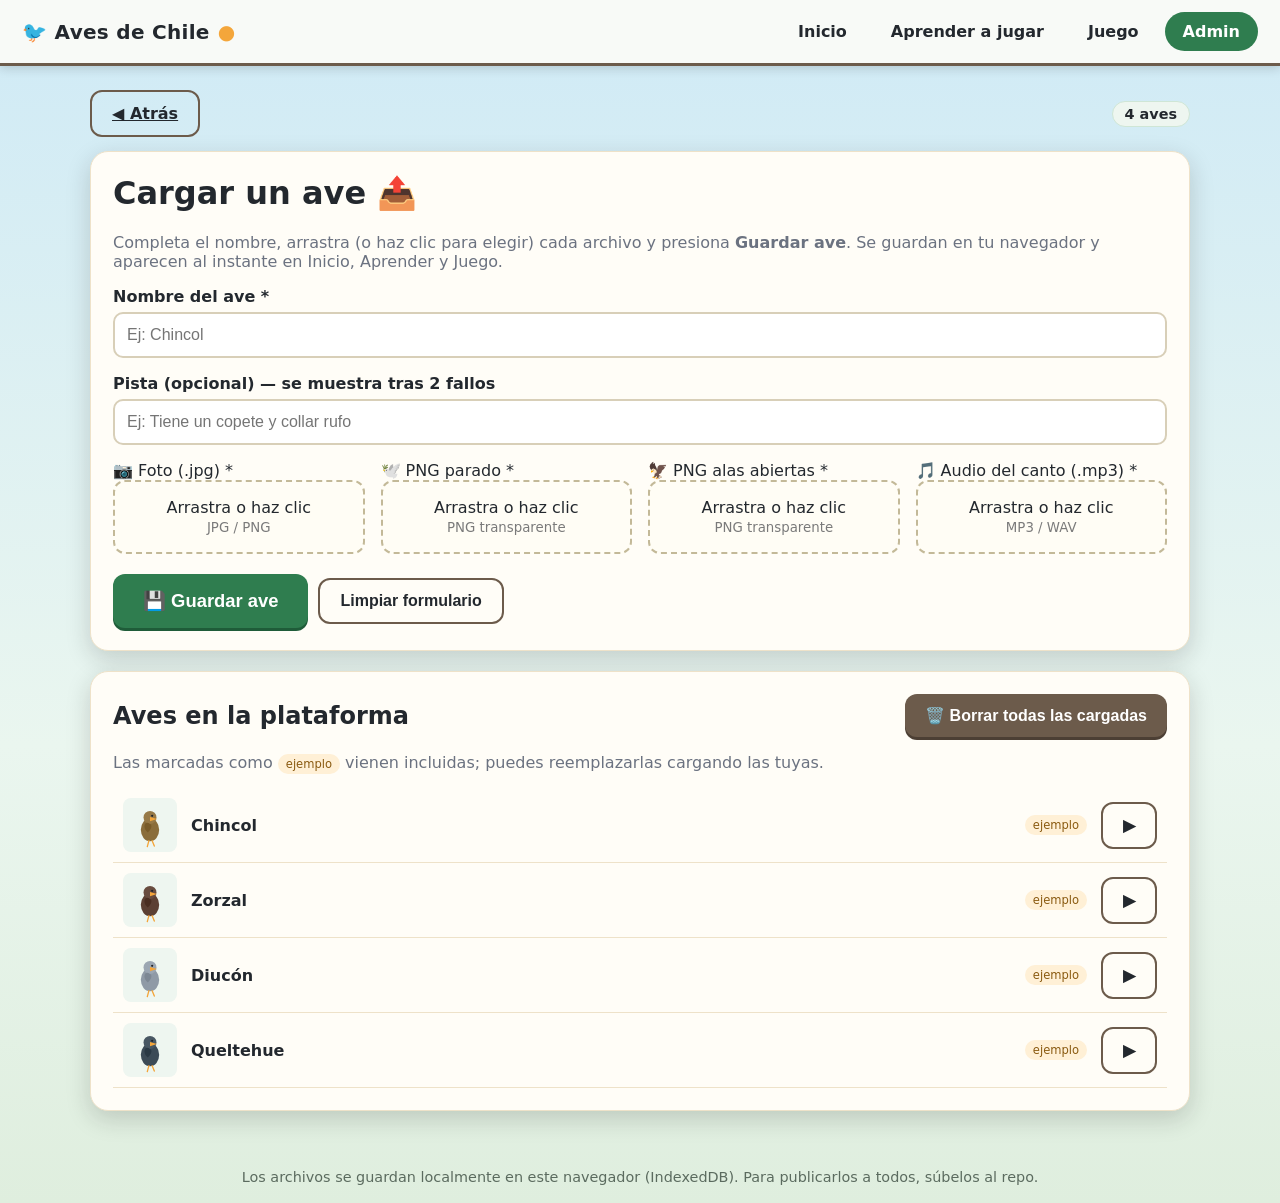
==== admin.html @ fba9fd4d "Aves de Chile: plataforma para aprender aves por nombre, canto y apariencia - Inicio con borde de ro" ====
<!DOCTYPE html>
<html lang="es">
<head>
  <meta charset="UTF-8" />
  <meta name="viewport" content="width=device-width, initial-scale=1.0" />
  <title>Admin — Cargar aves</title>
  <link rel="stylesheet" href="css/styles.css" />
</head>
<body>
  <nav class="topbar">
    <div class="brand">🐦 Aves de Chile <span class="dot">●</span></div>
    <a class="nav-link" href="index.html">Inicio</a>
    <a class="nav-link" href="learn.html">Aprender a jugar</a>
    <a class="nav-link" href="game.html">Juego</a>
    <a class="nav-link active" href="admin.html">Admin</a>
  </nav>

  <div class="wrap">
    <div class="row">
      <a class="btn ghost" href="index.html">◀ Atrás</a>
      <div class="spacer"></div>
      <span class="pill-info" id="count">—</span>
    </div>

    <!-- Formulario de carga -->
    <div class="card" style="margin-top:14px">
      <h1>Cargar un ave 📤</h1>
      <p class="muted">
        Completa el nombre, arrastra (o haz clic para elegir) cada archivo y presiona <b>Guardar ave</b>.
        Se guardan en tu navegador y aparecen al instante en Inicio, Aprender y Juego.
      </p>

      <div class="form-row">
        <label for="name">Nombre del ave *</label>
        <input type="text" id="name" placeholder="Ej: Chincol" />
      </div>

      <div class="form-row">
        <label for="hint">Pista (opcional) — se muestra tras 2 fallos</label>
        <input type="text" id="hint" placeholder="Ej: Tiene un copete y collar rufo" />
      </div>

      <div class="upload-grid">
        <div>
          <label>📷 Foto (.jpg) *</label>
          <div class="drop" data-target="photo">
            <div>Arrastra o haz clic</div>
            <small>JPG / PNG</small>
            <input type="file" accept="image/*" hidden />
            <div class="preview"></div>
          </div>
        </div>
        <div>
          <label>🕊️ PNG parado *</label>
          <div class="drop" data-target="standing">
            <div>Arrastra o haz clic</div>
            <small>PNG transparente</small>
            <input type="file" accept="image/png,image/*" hidden />
            <div class="preview"></div>
          </div>
        </div>
        <div>
          <label>🦅 PNG alas abiertas *</label>
          <div class="drop" data-target="open">
            <div>Arrastra o haz clic</div>
            <small>PNG transparente</small>
            <input type="file" accept="image/png,image/*" hidden />
            <div class="preview"></div>
          </div>
        </div>
        <div>
          <label>🎵 Audio del canto (.mp3) *</label>
          <div class="drop" data-target="audio">
            <div>Arrastra o haz clic</div>
            <small>MP3 / WAV</small>
            <input type="file" accept="audio/*" hidden />
            <div class="preview"></div>
          </div>
        </div>
      </div>

      <div class="row" style="margin-top:20px">
        <button class="btn big" id="saveBtn">💾 Guardar ave</button>
        <button class="btn ghost" id="clearFormBtn">Limpiar formulario</button>
        <span class="muted" id="formMsg"></span>
      </div>
    </div>

    <!-- Lista de aves cargadas -->
    <div class="card" style="margin-top:20px">
      <div class="row">
        <h2 style="margin:0">Aves en la plataforma</h2>
        <div class="spacer"></div>
        <button class="btn secondary" id="wipeBtn">🗑️ Borrar todas las cargadas</button>
      </div>
      <p class="muted">Las marcadas como <span class="badge seed">ejemplo</span> vienen incluidas; puedes reemplazarlas cargando las tuyas.</p>
      <div class="admin-list" id="list"></div>
    </div>
  </div>

  <div class="toast" id="toast"></div>
  <footer>Los archivos se guardan localmente en este navegador (IndexedDB). Para publicarlos a todos, súbelos al repo.</footer>

  <audio id="prev"></audio>
  <script src="js/storage.js"></script>
  <script src="js/admin.js"></script>
</body>
</html>
---- css/styles.css ----
/* ===========================================================
   Aves de Chile — estilos globales
   Paleta inspirada en el paisaje chileno: cielo andino,
   cordillera, tierra y flora nativa.
   =========================================================== */

:root {
  --sky-top: #cfeaf6;
  --sky-bot: #eaf6ef;
  --andes: #7c8b9a;
  --andes-snow: #f4f8fb;
  --rock: #6c5b4b;
  --rock-dark: #4c3f34;
  --earth: #b98a5a;
  --leaf: #2f7d4f;
  --leaf-dark: #1f5c39;
  --sun: #f4a63b;
  --ink: #23282e;
  --paper: #fffdf7;
  --ok: #2f9e57;
  --bad: #d1495b;
  --shadow: rgba(30, 30, 30, 0.18);
}

* { box-sizing: border-box; }

html, body {
  margin: 0;
  padding: 0;
  font-family: "Segoe UI", system-ui, -apple-system, sans-serif;
  color: var(--ink);
  min-height: 100vh;
}

body {
  background: linear-gradient(180deg, var(--sky-top) 0%, var(--sky-bot) 62%, #dfeede 100%);
  display: flex;
  flex-direction: column;
}

/* ---------- Barra superior ---------- */
.topbar {
  display: flex;
  align-items: center;
  gap: 8px;
  padding: 12px 22px;
  background: rgba(255, 253, 247, 0.85);
  backdrop-filter: blur(6px);
  border-bottom: 3px solid var(--rock);
  box-shadow: 0 2px 10px var(--shadow);
  position: sticky;
  top: 0;
  z-index: 30;
  flex-wrap: wrap;
}
.brand {
  font-weight: 800;
  font-size: 1.25rem;
  letter-spacing: .3px;
  margin-right: auto;
  display: flex;
  align-items: center;
  gap: 8px;
}
.brand .dot { color: var(--sun); }

.nav-link {
  text-decoration: none;
  color: var(--ink);
  font-weight: 600;
  padding: 8px 16px;
  border-radius: 999px;
  border: 2px solid transparent;
  transition: all .15s ease;
}
.nav-link:hover { background: #eef6ef; border-color: var(--leaf); }
.nav-link.active { background: var(--leaf); color: #fff; }

/* ---------- Botones ---------- */
.btn {
  cursor: pointer;
  border: none;
  border-radius: 12px;
  padding: 12px 20px;
  font-size: 1rem;
  font-weight: 700;
  background: var(--leaf);
  color: #fff;
  box-shadow: 0 3px 0 var(--leaf-dark);
  transition: transform .08s ease, box-shadow .08s ease, background .15s;
}
.btn:hover { background: var(--leaf-dark); }
.btn:active { transform: translateY(3px); box-shadow: 0 0 0 var(--leaf-dark); }
.btn.secondary { background: var(--rock); box-shadow: 0 3px 0 var(--rock-dark); }
.btn.secondary:hover { background: var(--rock-dark); }
.btn.ghost { background: transparent; color: var(--ink); box-shadow: none; border: 2px solid var(--rock); }
.btn.sun { background: var(--sun); box-shadow: 0 3px 0 #c9821f; color: #3a2a10; }
.btn.big { padding: 16px 30px; font-size: 1.15rem; }
.btn:disabled { opacity: .5; cursor: not-allowed; }

/* ---------- Contenedores ---------- */
.wrap { width: min(1100px, 92vw); margin: 0 auto; padding: 24px 0 40px; }
.card {
  background: var(--paper);
  border-radius: 18px;
  padding: 22px;
  box-shadow: 0 8px 24px var(--shadow);
  border: 1px solid #eee2c9;
}
h1, h2 { margin-top: 0; }
.muted { color: #6b7280; }

/* ---------- HERO / Inicio ---------- */
.hero {
  position: relative;
  overflow: hidden;
  min-height: 420px;
  border-radius: 0;
  display: flex;
  flex-direction: column;
  align-items: center;
  text-align: center;
  padding-top: 34px;
}
.andes {
  position: absolute;
  bottom: 120px;
  left: 0; right: 0;
  height: 220px;
  z-index: 0;
  pointer-events: none;
}
.hero-title {
  position: relative;
  z-index: 2;
  font-size: clamp(1.8rem, 4vw, 3rem);
  margin: 0;
  text-shadow: 0 2px 0 #fff;
}
.hero-sub { position: relative; z-index: 2; max-width: 620px; }
.hover-name {
  position: relative;
  z-index: 3;
  min-height: 46px;
  font-size: 1.6rem;
  font-weight: 800;
  color: var(--leaf-dark);
  text-shadow: 0 1px 0 #fff;
  transition: opacity .2s;
}

/* ---------- Borde de roca con aves posadas ---------- */
.rock-ledge {
  position: relative;
  margin-top: auto;
  width: 100%;
  min-height: 170px;
  background:
    radial-gradient(circle at 20% 40%, #7a6858 0 8px, transparent 9px),
    radial-gradient(circle at 62% 30%, #5c4d40 0 10px, transparent 11px),
    radial-gradient(circle at 85% 55%, #7a6858 0 7px, transparent 8px),
    linear-gradient(180deg, var(--rock) 0%, var(--rock-dark) 100%);
  border-top: 6px solid #5a4a3c;
  box-shadow: inset 0 8px 18px rgba(0,0,0,.25);
  display: flex;
  align-items: flex-end;
  justify-content: center;
  gap: clamp(6px, 3vw, 40px);
  padding: 0 20px 10px;
  flex-wrap: wrap;
  z-index: 2;
}
.perch {
  position: relative;
  width: 96px;
  height: 150px;
  display: flex;
  align-items: flex-end;
  justify-content: center;
  cursor: pointer;
}
.perch img {
  width: 88px;
  height: auto;
  filter: drop-shadow(0 4px 4px rgba(0,0,0,.35));
  transition: transform .18s ease;
}
.perch .open-img { display: none; width: 128px; }
.perch:hover { transform: translateY(-8px); }
.perch:hover .stand-img { display: none; }
.perch:hover .open-img { display: block; }
.perch::after {
  content: "";
  position: absolute;
  bottom: -4px;
  width: 70px;
  height: 10px;
  background: rgba(0,0,0,.25);
  border-radius: 50%;
  filter: blur(3px);
}

/* ---------- Grilla Aprender ---------- */
.grid {
  display: grid;
  grid-template-columns: repeat(auto-fill, minmax(180px, 1fr));
  gap: 18px;
  margin-top: 18px;
}
.bird-card {
  background: var(--paper);
  border-radius: 16px;
  padding: 14px;
  text-align: center;
  box-shadow: 0 6px 16px var(--shadow);
  border: 1px solid #eee2c9;
  transition: transform .12s;
}
.bird-card:hover { transform: translateY(-4px); }
.bird-card img {
  width: 100%;
  height: 130px;
  object-fit: contain;
  background: #eef6f0;
  border-radius: 12px;
}
.bird-card h3 { margin: 10px 0 6px; }

/* ---------- Juego ---------- */
.tabs { display: flex; gap: 10px; flex-wrap: wrap; margin-bottom: 18px; }
.tab {
  padding: 10px 18px;
  border-radius: 999px;
  border: 2px solid var(--rock);
  background: #fff;
  cursor: pointer;
  font-weight: 700;
}
.tab.active { background: var(--rock); color: #fff; }

.options-grid {
  display: grid;
  grid-template-columns: repeat(auto-fit, minmax(150px, 1fr));
  gap: 14px;
  margin-top: 16px;
}
.option {
  background: #fff;
  border: 3px solid #e5dcc4;
  border-radius: 14px;
  padding: 12px;
  cursor: pointer;
  text-align: center;
  font-weight: 700;
  transition: border-color .12s, transform .1s;
}
.option:hover { border-color: var(--leaf); transform: translateY(-3px); }
.option img { width: 100%; height: 120px; object-fit: contain; }
.option.correct { border-color: var(--ok); background: #eafaf0; }
.option.wrong { border-color: var(--bad); background: #fdecef; }

.mode-grid { display: grid; grid-template-columns: repeat(auto-fit, minmax(200px,1fr)); gap: 16px; }
.mode-card {
  border: 3px solid #e5dcc4;
  border-radius: 16px;
  padding: 22px;
  cursor: pointer;
  text-align: center;
  background: #fff;
  transition: border-color .12s, transform .1s;
}
.mode-card:hover { border-color: var(--leaf); transform: translateY(-4px); }
.mode-card.selected { border-color: var(--leaf); background: #eafaf0; }
.mode-card .emoji { font-size: 2.6rem; }

.scorebar {
  display: flex; align-items: center; gap: 14px; flex-wrap: wrap;
  margin-bottom: 14px;
}
.progress {
  flex: 1; min-width: 160px; height: 20px; background: #e6e0cf;
  border-radius: 999px; overflow: hidden;
}
.progress > span {
  display: block; height: 100%; width: 0%;
  background: linear-gradient(90deg, var(--leaf), var(--sun));
  transition: width .4s ease;
}
.feedback { min-height: 30px; font-weight: 800; font-size: 1.15rem; }
.feedback.ok { color: var(--ok); }
.feedback.bad { color: var(--bad); }
.hint-box {
  background: #fff7e6; border: 2px dashed var(--sun);
  padding: 12px 16px; border-radius: 12px; margin-top: 12px;
  font-weight: 600;
}

/* ---------- Modal de pausa ---------- */
.overlay {
  position: fixed; inset: 0; background: rgba(20,20,20,.55);
  display: none; align-items: center; justify-content: center; z-index: 100;
}
.overlay.show { display: flex; }
.modal {
  background: var(--paper); border-radius: 18px; padding: 28px;
  width: min(380px, 90vw); text-align: center; box-shadow: 0 20px 50px rgba(0,0,0,.4);
}
.modal .btn { width: 100%; margin-top: 10px; }

/* ---------- Admin ---------- */
.form-row { margin-bottom: 16px; }
.form-row label { display: block; font-weight: 700; margin-bottom: 6px; }
.form-row input[type="text"] {
  width: 100%; padding: 12px; border-radius: 10px; border: 2px solid #d8cfb8; font-size: 1rem;
}
.drop {
  border: 2px dashed #c3b998; border-radius: 12px; padding: 16px;
  text-align: center; cursor: pointer; background: #fffdf5; transition: border-color .15s, background .15s;
}
.drop.hover { border-color: var(--leaf); background: #eafaf0; }
.drop small { color: #7a7a7a; }
.preview-thumb { max-width: 100%; max-height: 120px; margin-top: 10px; border-radius: 8px; }
.upload-grid { display: grid; grid-template-columns: repeat(auto-fit, minmax(200px,1fr)); gap: 16px; }

.admin-list { margin-top: 8px; }
.admin-item {
  display: flex; align-items: center; gap: 14px; padding: 10px;
  border-bottom: 1px solid #eee2c9;
}
.admin-item img { width: 54px; height: 54px; object-fit: contain; background: #eef6f0; border-radius: 8px; }
.admin-item .name { font-weight: 700; flex: 1; }
.badge { font-size: .72rem; padding: 3px 8px; border-radius: 999px; background: #eee; color: #555; }
.badge.seed { background: #fff0d6; color: #8a5a10; }

.toast {
  position: fixed; bottom: 20px; left: 50%; transform: translateX(-50%);
  background: var(--ink); color: #fff; padding: 12px 20px; border-radius: 10px;
  opacity: 0; pointer-events: none; transition: opacity .25s; z-index: 200;
}
.toast.show { opacity: 1; }

footer {
  text-align: center; padding: 18px; color: #5b6b5f; font-size: .9rem;
}

/* ---------- Utilidades ---------- */
.center { text-align: center; }
.row { display: flex; gap: 10px; flex-wrap: wrap; align-items: center; }
.spacer { flex: 1; }
.hidden { display: none !important; }
.pill-info {
  display: inline-block; background: #eef6f0; border: 1px solid #cfe6d6;
  padding: 4px 12px; border-radius: 999px; font-weight: 600; font-size: .9rem;
}
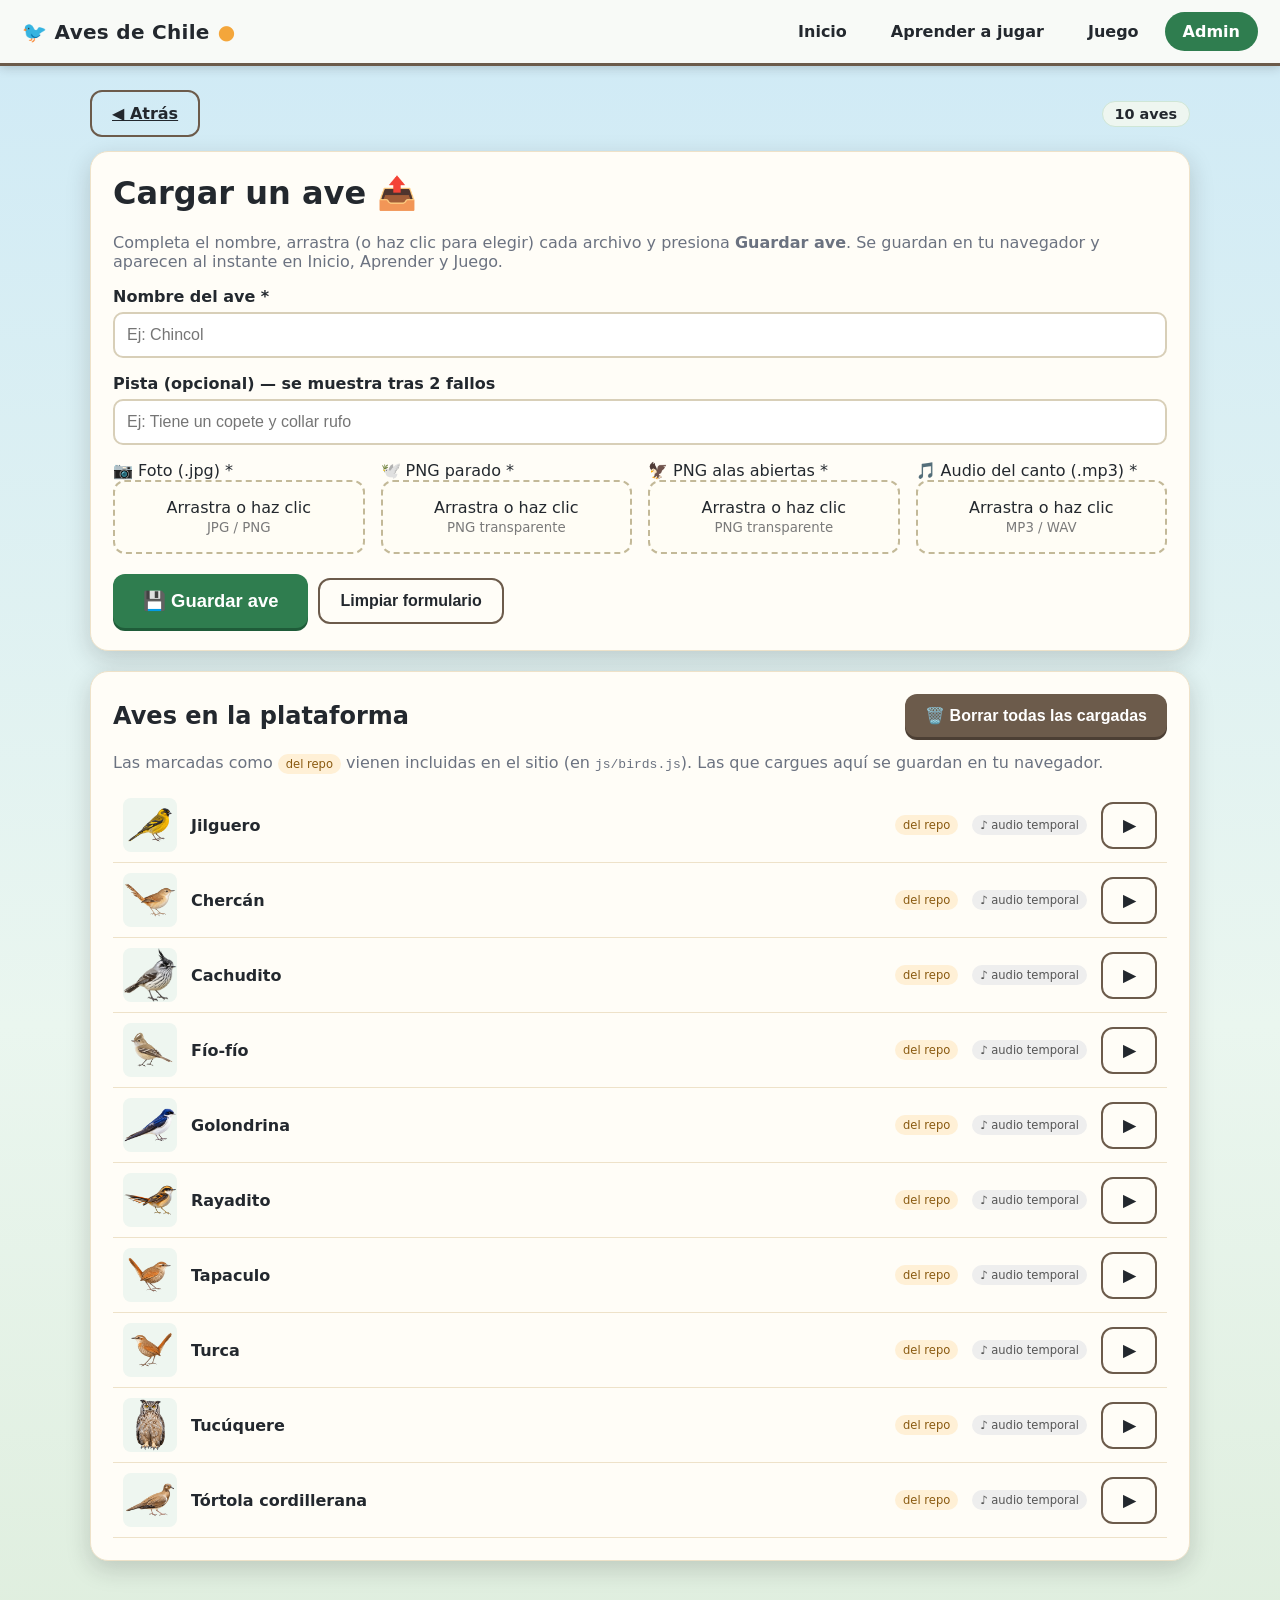
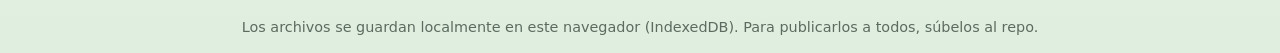
==== commit 80dfa805: "Integrar 10 aves chilenas reales (ilustraciones PNG del repo) - Nuevas ilustraciones (alas cerradas/" ====
--- a/admin.html
+++ b/admin.html
@@ -93,7 +93,7 @@
         <div class="spacer"></div>
         <button class="btn secondary" id="wipeBtn">🗑️ Borrar todas las cargadas</button>
       </div>
-      <p class="muted">Las marcadas como <span class="badge seed">ejemplo</span> vienen incluidas; puedes reemplazarlas cargando las tuyas.</p>
+      <p class="muted">Las marcadas como <span class="badge seed">del repo</span> vienen incluidas en el sitio (en <code>js/birds.js</code>). Las que cargues aquí se guardan en tu navegador.</p>
       <div class="admin-list" id="list"></div>
     </div>
   </div>
@@ -102,6 +102,7 @@
   <footer>Los archivos se guardan localmente en este navegador (IndexedDB). Para publicarlos a todos, súbelos al repo.</footer>
 
   <audio id="prev"></audio>
+  <script src="js/birds.js"></script>
   <script src="js/storage.js"></script>
   <script src="js/admin.js"></script>
 </body>
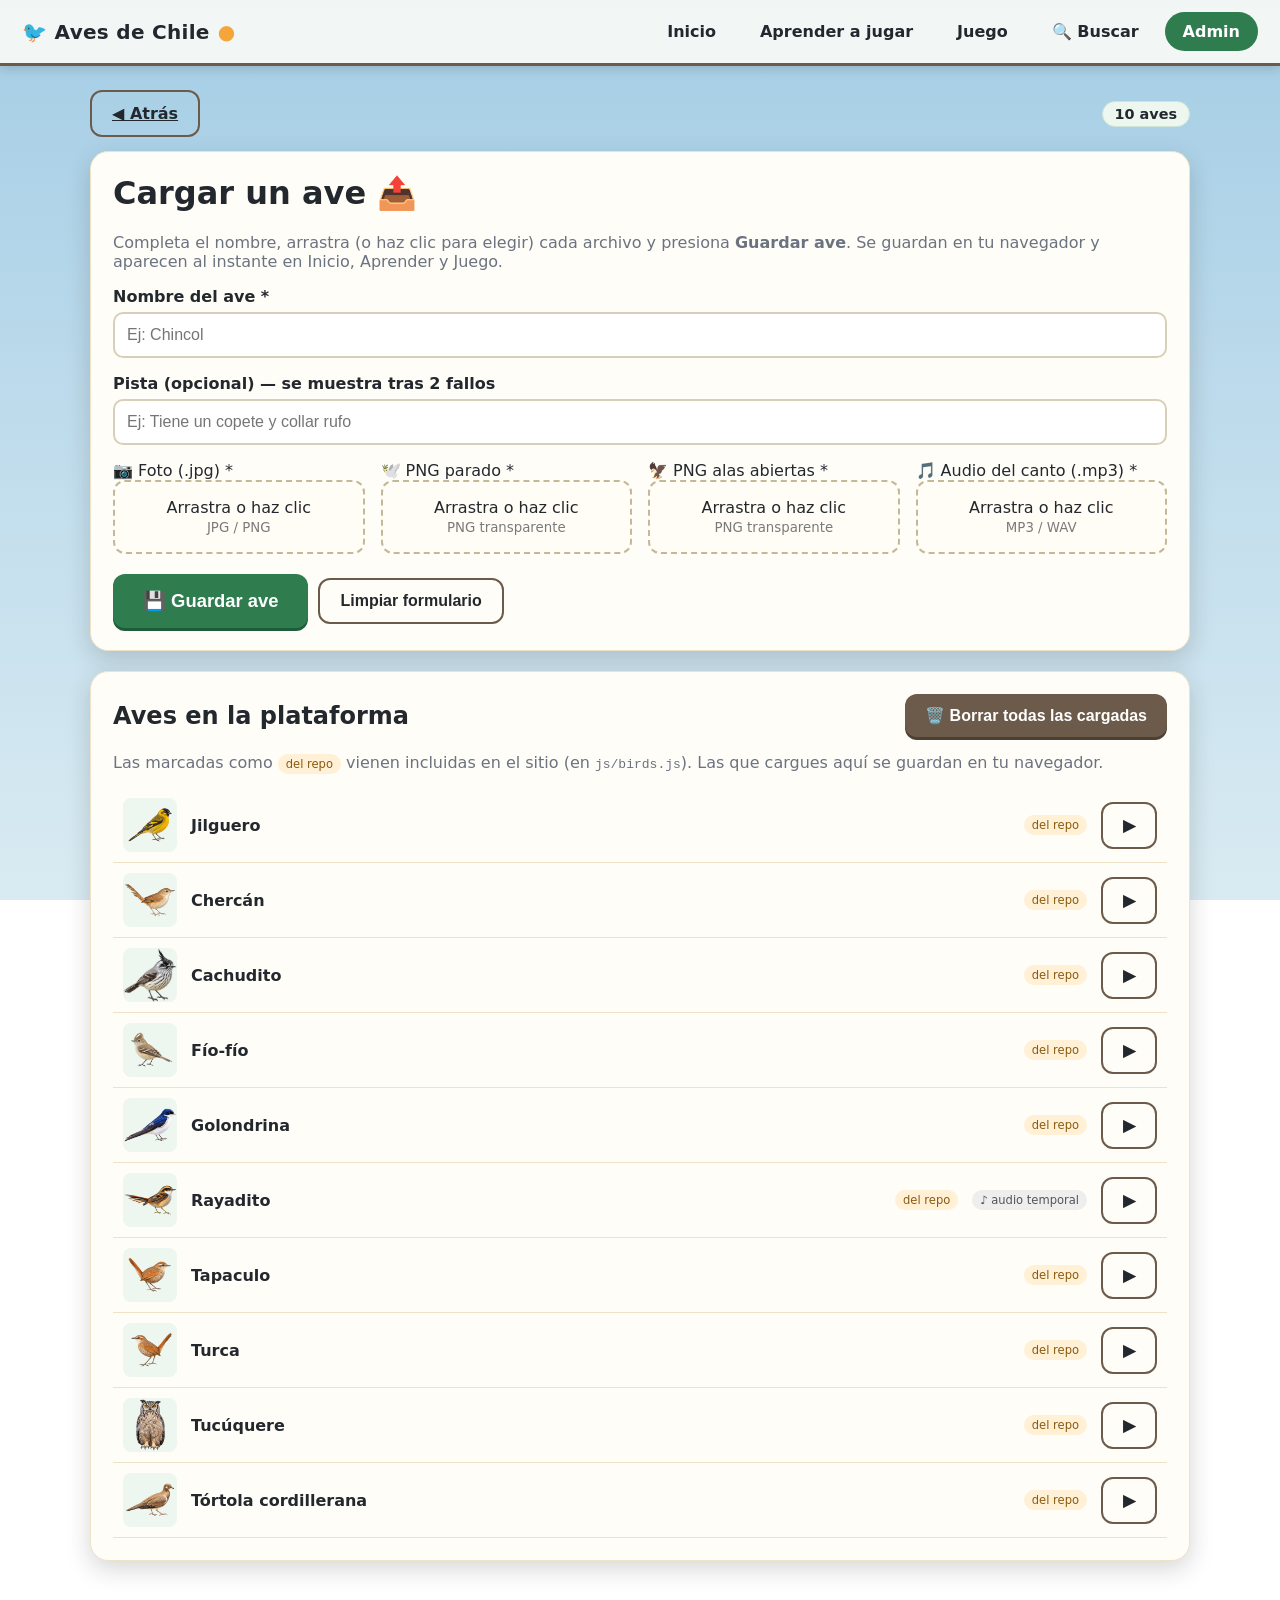
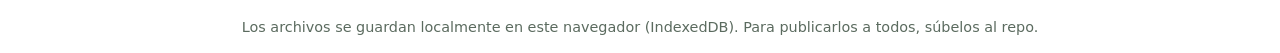
==== commit 2aa504f2: "Nuevo juego "Encuentra el ave" (buscar.html) - Escena con 6 aves sobre la ilustración; arriba se pid" ====
--- a/admin.html
+++ b/admin.html
@@ -12,6 +12,7 @@
     <a class="nav-link" href="index.html">Inicio</a>
     <a class="nav-link" href="learn.html">Aprender a jugar</a>
     <a class="nav-link" href="game.html">Juego</a>
+    <a class="nav-link" href="buscar.html">🔍 Buscar</a>
     <a class="nav-link active" href="admin.html">Admin</a>
   </nav>
 
--- a/css/styles.css
+++ b/css/styles.css
@@ -33,7 +33,10 @@
 }
 
 body {
-  background: linear-gradient(180deg, var(--sky-top) 0%, var(--sky-bot) 62%, #dfeede 100%);
+  /* Cielo azul (tomado de la portada) — es el fondo de todas las páginas.
+     En Inicio, la escena se superpone abajo. */
+  background: linear-gradient(180deg, #a4cde5 0%, #bfdcec 48%, #d9ebf2 100%);
+  background-attachment: fixed;
   display: flex;
   flex-direction: column;
 }
@@ -352,3 +355,281 @@
   display: inline-block; background: #eef6f0; border: 1px solid #cfe6d6;
   padding: 4px 12px; border-radius: 999px; font-weight: 600; font-size: .9rem;
 }
+
+/* ===========================================================
+   PORTADA CON ILUSTRACIÓN + AVES POSADAS (Inicio)
+   =========================================================== */
+
+/* La escena ocupa el ancho completo; su alto lo da la imagen. */
+.hero-scene {
+  position: relative;
+  width: 100%;
+  line-height: 0;
+  overflow: hidden;
+  transition: transform .6s cubic-bezier(.5,.05,.4,1), opacity .6s ease;
+  will-change: transform;
+  z-index: 1;
+}
+.hero-scene .scene-img {
+  display: block;
+  width: 100%;
+  height: auto;
+  user-select: none;
+  -webkit-user-drag: none;
+}
+
+/* Nombre del ave que aparece al pasar el mouse */
+.scene-name {
+  position: absolute;
+  top: 4%;
+  left: 0; right: 0;
+  text-align: center;
+  font-size: clamp(1.4rem, 3.2vw, 2.6rem);
+  font-weight: 800;
+  color: #1f3a4d;
+  text-shadow: 0 2px 8px rgba(255,255,255,.7), 0 1px 0 #fff;
+  pointer-events: none;
+  opacity: 0;
+  transition: opacity .2s ease;
+  z-index: 4;
+  line-height: 1.1;
+}
+.scene-name.show { opacity: 1; }
+
+/* Título de bienvenida sobre el cielo de la portada */
+.hero-welcome {
+  position: absolute;
+  top: 5%;
+  left: 0; right: 0;
+  text-align: center;
+  pointer-events: none;
+  z-index: 3;
+  padding: 0 16px;
+  display: flex;
+  flex-direction: column;
+  align-items: center;
+  gap: 8px;
+  line-height: 1.25;
+}
+.hero-welcome h1 {
+  margin: 0;
+  font-size: clamp(1.4rem, 3.1vw, 2.4rem);
+  color: #143649;
+  text-shadow: 0 2px 10px rgba(255,255,255,.75), 0 1px 0 #fff;
+}
+.hero-welcome p {
+  margin: 0;
+  max-width: 560px;
+  color: #21455a;
+  font-weight: 600;
+  font-size: clamp(.85rem, 1.5vw, 1rem);
+  text-shadow: 0 1px 8px rgba(255,255,255,.9);
+}
+
+/* Capa de aves */
+.scene-birds { position: absolute; inset: 0; z-index: 2; }
+.perch-bird {
+  position: absolute;
+  transform: translate(-50%, -100%);
+  cursor: pointer;
+  transition: left 1.05s cubic-bezier(.35,.02,.25,1),
+              top  1.05s cubic-bezier(.35,.02,.25,1);
+  will-change: left, top;
+}
+.perch-bird.face-left { transform: translate(-50%, -100%) scaleX(-1); }
+.perch-bird img {
+  display: block;
+  height: 100%;
+  filter: drop-shadow(0 5px 4px rgba(0,0,0,.28));
+}
+/* Balanceo suave al estar posada */
+.perch-bird.idle img { animation: birdBob 3.2s ease-in-out infinite; }
+@keyframes birdBob {
+  0%,100% { transform: translateY(0); }
+  50%     { transform: translateY(-3px); }
+}
+/* Mientras vuela, sin balanceo */
+.perch-bird.flying img { animation: none; }
+
+/* Transición “cámara sube al cielo” al salir de Inicio */
+body.leaving .hero-scene { transform: translateY(70%); opacity: 0; }
+body.leaving .intro-cards { opacity: 0; transform: translateY(20px); }
+
+/* Entrada suave al llegar a Inicio */
+.hero-scene.enter { animation: sceneUp .7s cubic-bezier(.4,.05,.35,1) both; }
+@keyframes sceneUp {
+  from { transform: translateY(45%); opacity: 0; }
+  to   { transform: none; opacity: 1; }
+}
+
+/* Tarjetas de intro bajo la escena */
+.intro-cards { transition: opacity .5s ease, transform .5s ease; }
+
+/* Fade-in de contenido en páginas de cielo */
+.sky-fade { animation: skyFade .5s ease both; }
+@keyframes skyFade { from { opacity: 0; transform: translateY(14px);} to{opacity:1;transform:none;} }
+
+/* ===========================================================
+   MÓVIL — ajustes para pantallas chicas (sin cambiar la lógica)
+   =========================================================== */
+@media (max-width: 640px) {
+  /* Barra superior más compacta; los links quedan en una fila que
+     se desliza horizontalmente si no caben. */
+  .topbar {
+    padding: 8px 10px;
+    gap: 6px;
+    flex-wrap: nowrap;
+    overflow-x: auto;
+    -webkit-overflow-scrolling: touch;
+  }
+  .topbar::-webkit-scrollbar { display: none; }
+  .brand { font-size: 1rem; gap: 5px; white-space: nowrap; flex-shrink: 0; margin-right: 12px; }
+  .brand .dot { display: none; }
+  .nav-link { padding: 6px 10px; font-size: .88rem; white-space: nowrap; flex-shrink: 0; }
+
+  /* El fondo fijo puede saltar en iOS: lo dejamos normal en móvil. */
+  body { background-attachment: scroll; }
+
+  /* Contenedores y tarjetas con menos aire. */
+  .wrap { width: 94vw; padding: 16px 0 30px; }
+  .card { padding: 15px; border-radius: 14px; }
+  h1 { font-size: 1.5rem; }
+  h2 { font-size: 1.25rem; }
+  .btn { padding: 11px 16px; }
+  .btn.big { padding: 13px 20px; font-size: 1.02rem; }
+
+  /* Portada: nombre del ave más chico y arriba del todo. */
+  .scene-name { font-size: 1.15rem; top: 2.5%; }
+
+  /* Juego: opciones y grillas más apretadas. */
+  .scorebar { gap: 8px; }
+  .options-grid { grid-template-columns: repeat(auto-fit, minmax(120px, 1fr)); gap: 10px; }
+  .option { padding: 9px; }
+  .option img { height: 92px; }
+  .mode-grid { grid-template-columns: 1fr; }
+  .mode-card { padding: 16px; }
+
+  /* Aprender: tarjetas de aves más chicas. */
+  .grid { grid-template-columns: repeat(auto-fill, minmax(140px, 1fr)); gap: 12px; }
+  .bird-card { padding: 11px; }
+  .bird-card img { height: 108px; }
+
+  /* Admin: zonas de carga en una columna. */
+  .upload-grid { grid-template-columns: 1fr; }
+
+  footer { padding: 14px; font-size: .82rem; }
+}
+
+/* Pantallas muy angostas (≤380px): apretar un poco más. */
+@media (max-width: 380px) {
+  .nav-link { padding: 5px 8px; font-size: .82rem; }
+  .brand { font-size: .92rem; }
+  .options-grid { grid-template-columns: 1fr 1fr; }
+}
+
+/* Controles interactivos: sin selección de texto ni destello al tocar (móvil). */
+.btn, .tab, .option, .mode-card, .nav-link, .perch-bird, .drop, .brand {
+  -webkit-user-select: none;
+  user-select: none;
+  -webkit-tap-highlight-color: transparent;
+}
+
+/* ===========================================================
+   JUEGO "ENCUENTRA EL AVE" (buscar.html)
+   =========================================================== */
+.find-scene {
+  position: relative;
+  width: 100%;
+  line-height: 0;
+  overflow: hidden;
+  border-radius: 0 0 4px 4px;
+}
+.find-scene .scene-img { display: block; width: 100%; height: auto; user-select: none; }
+
+.find-banner {
+  position: absolute;
+  top: 4%;
+  left: 0; right: 0;
+  text-align: center;
+  z-index: 5;
+  pointer-events: none;
+  padding: 0 12px;
+}
+.find-banner .lead {
+  display: inline-block;
+  background: rgba(255,253,247,.9);
+  border: 2px solid var(--sun);
+  border-radius: 999px;
+  padding: 8px 18px;
+  font-weight: 800;
+  font-size: clamp(1rem, 2.6vw, 1.6rem);
+  color: #2a2a2a;
+  box-shadow: 0 4px 14px var(--shadow);
+  line-height: 1.2;
+}
+.find-banner .lead .tgt { color: var(--leaf-dark); }
+.find-banner .replay {
+  pointer-events: auto;
+  margin-left: 8px;
+  border: none;
+  background: var(--sun);
+  color: #3a2a10;
+  font-weight: 800;
+  border-radius: 999px;
+  padding: 6px 12px;
+  cursor: pointer;
+}
+
+.find-birds { position: absolute; inset: 0; z-index: 2; }
+.find-bird {
+  position: absolute;
+  transform: translate(-50%, -100%);
+  cursor: pointer;
+}
+.find-bird img {
+  display: block;
+  height: 100%;
+  filter: drop-shadow(0 5px 4px rgba(0,0,0,.3));
+  transition: transform .12s ease, filter .12s ease;
+}
+.find-bird:hover img { transform: scale(1.07); }
+.find-bird.found { cursor: default; }
+.find-bird.found img { filter: drop-shadow(0 0 9px #37c26e) drop-shadow(0 4px 4px rgba(0,0,0,.3)); }
+.find-bird.found::after {
+  content: "✓";
+  position: absolute;
+  top: -10px; left: 50%;
+  transform: translateX(-50%);
+  background: var(--ok);
+  color: #fff;
+  width: 22px; height: 22px;
+  border-radius: 50%;
+  display: flex; align-items: center; justify-content: center;
+  font-weight: 900; font-size: .9rem;
+  box-shadow: 0 2px 5px rgba(0,0,0,.3);
+}
+.find-bird.wrong img {
+  filter: drop-shadow(0 0 9px #ff4d6a) drop-shadow(0 4px 4px rgba(0,0,0,.3));
+  animation: findShake .42s ease;
+}
+@keyframes findShake {
+  0%,100% { transform: scale(1); }
+  20% { transform: scale(1.05) translateX(-5px); }
+  60% { transform: scale(1.05) translateX(5px); }
+}
+
+/* Lista de aves a buscar (abajo) */
+.find-list {
+  display: flex; flex-wrap: wrap; gap: 8px; justify-content: center;
+  padding: 14px; background: var(--paper);
+  border-radius: 0 0 16px 16px;
+  border: 1px solid #eee2c9; border-top: none;
+}
+.find-chip {
+  padding: 8px 14px; border-radius: 999px; background: #fff;
+  border: 2px solid #e5dcc4; font-weight: 700; font-size: .95rem;
+  display: flex; align-items: center; gap: 6px;
+}
+.find-chip.current { border-color: var(--sun); background: #fff7e6; }
+.find-chip.done { border-color: var(--ok); background: #eafaf0; color: var(--leaf-dark); }
+.find-chip.done .nm { text-decoration: line-through; opacity: .8; }
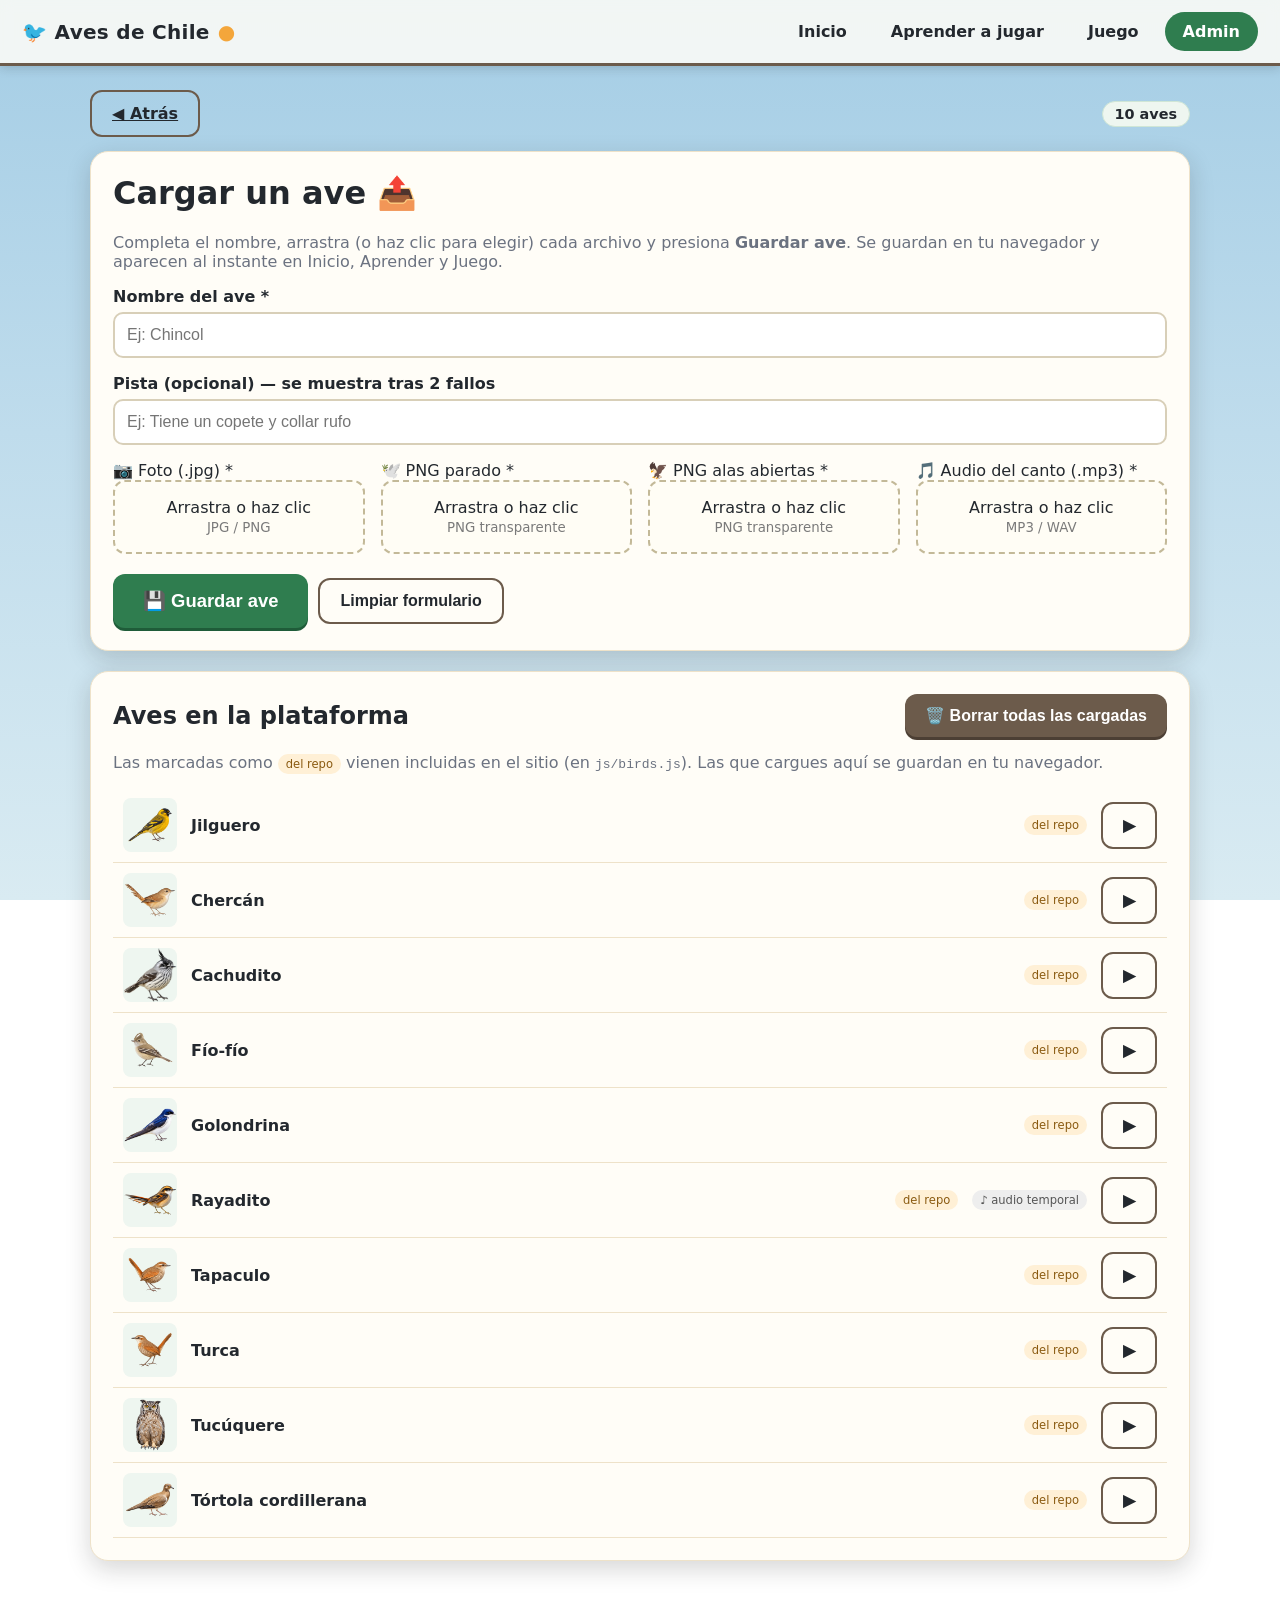
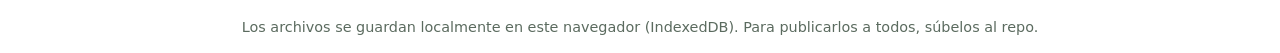
==== commit c7bc1c7f: ""Encuentra el ave": bosque animado propio + integrado a modos de Juego - Fondo nuevo: bosque animado" ====
--- a/admin.html
+++ b/admin.html
@@ -4,7 +4,7 @@
   <meta charset="UTF-8" />
   <meta name="viewport" content="width=device-width, initial-scale=1.0" />
   <title>Admin — Cargar aves</title>
-  <link rel="stylesheet" href="css/styles.css" />
+  <link rel="stylesheet" href="css/styles.css?v=3" />
 </head>
 <body>
   <nav class="topbar">
@@ -12,7 +12,6 @@
     <a class="nav-link" href="index.html">Inicio</a>
     <a class="nav-link" href="learn.html">Aprender a jugar</a>
     <a class="nav-link" href="game.html">Juego</a>
-    <a class="nav-link" href="buscar.html">🔍 Buscar</a>
     <a class="nav-link active" href="admin.html">Admin</a>
   </nav>
 
@@ -103,8 +102,8 @@
   <footer>Los archivos se guardan localmente en este navegador (IndexedDB). Para publicarlos a todos, súbelos al repo.</footer>
 
   <audio id="prev"></audio>
-  <script src="js/birds.js"></script>
-  <script src="js/storage.js"></script>
-  <script src="js/admin.js"></script>
+  <script src="js/birds.js?v=3"></script>
+  <script src="js/storage.js?v=3"></script>
+  <script src="js/admin.js?v=3"></script>
 </body>
 </html>
--- a/css/styles.css
+++ b/css/styles.css
@@ -540,11 +540,29 @@
 .find-scene {
   position: relative;
   width: 100%;
-  line-height: 0;
+  aspect-ratio: 16 / 9;      /* alto determinista: arregla el descuadre */
   overflow: hidden;
   border-radius: 0 0 4px 4px;
 }
-.find-scene .scene-img { display: block; width: 100%; height: auto; user-select: none; }
+.find-scene .forest {
+  position: absolute; inset: 0;
+  width: 100%; height: 100%;
+  display: block;
+}
+/* Animaciones del bosque */
+.forest .cloud-a { animation: driftA 46s linear infinite; }
+.forest .cloud-b { animation: driftB 62s linear infinite; }
+.forest .tree    { transform-box: fill-box; transform-origin: bottom center; animation: sway 6s ease-in-out infinite; }
+.forest .tree.t2 { animation-duration: 7.5s; animation-delay: -2s; }
+.forest .tree.t3 { animation-duration: 8.5s; animation-delay: -4s; }
+.forest .rays    { transform-box: fill-box; transform-origin: center; animation: spin 90s linear infinite; }
+@keyframes driftA { from { transform: translateX(-160px); } to { transform: translateX(1360px); } }
+@keyframes driftB { from { transform: translateX(1360px); } to { transform: translateX(-260px); } }
+@keyframes sway   { 0%,100% { transform: rotate(-1.2deg); } 50% { transform: rotate(1.2deg); } }
+@keyframes spin   { to { transform: rotate(360deg); } }
+@media (prefers-reduced-motion: reduce) {
+  .forest .cloud-a, .forest .cloud-b, .forest .tree, .forest .rays { animation: none; }
+}
 
 .find-banner {
   position: absolute;
